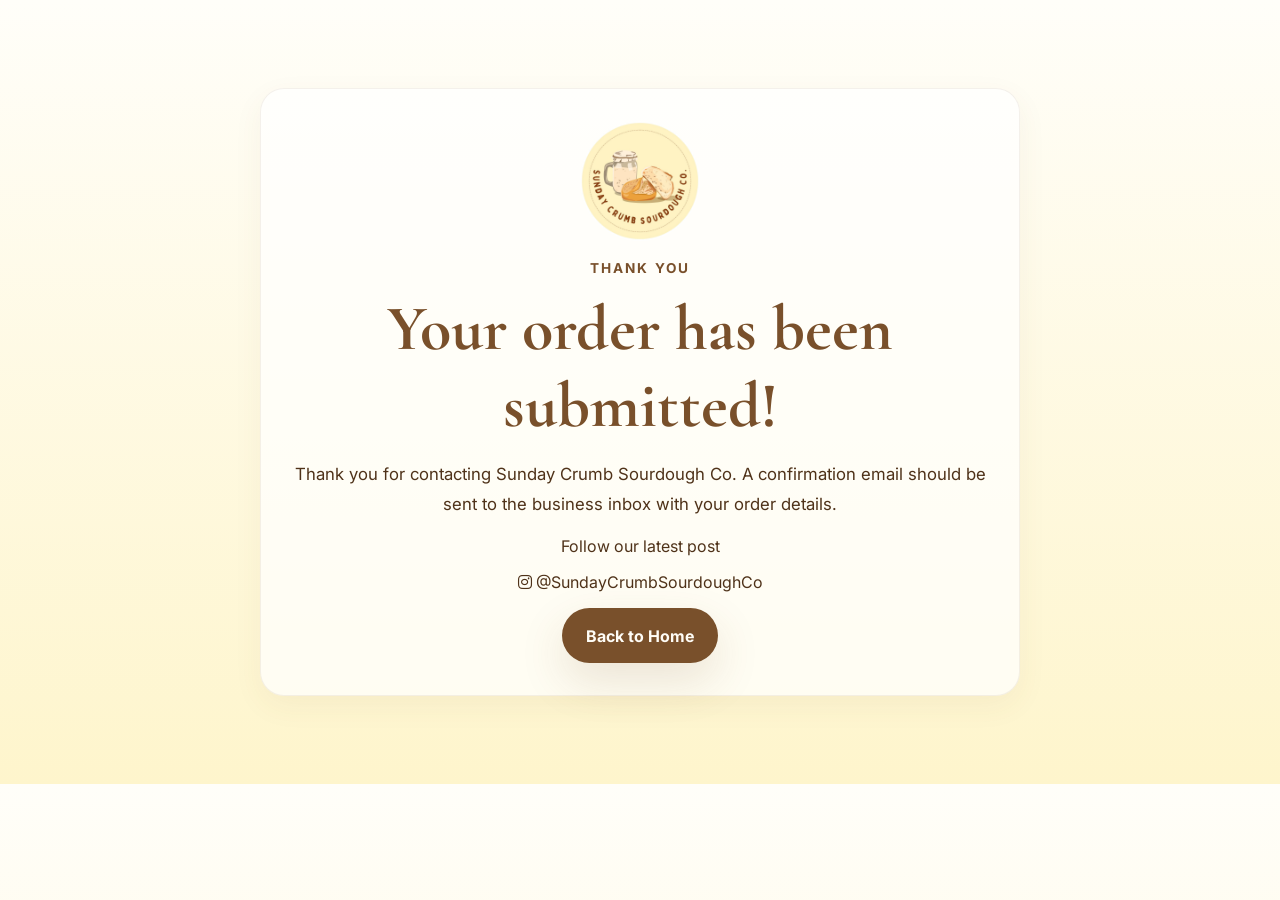
==== thank-you.html @ e3edb176 "Added fav icon to thank you page." ====
<!doctype html>
<html lang="en">
  <head>
    <meta charset="UTF-8" />
    <meta name="viewport" content="width=device-width, initial-scale=1.0" />
    <title>Thank You | Sunday Crumb Sourdough Co</title>
    <link rel="icon" type="image/png" href="favicon.png">
    <link rel="preconnect" href="https://fonts.googleapis.com" />
    <link rel="preconnect" href="https://fonts.gstatic.com" crossorigin />
    <link
      href="https://fonts.googleapis.com/css2?family=Cormorant+Garamond:wght@600;700&family=Inter:wght@400;500;600&display=swap"
      rel="stylesheet"
    />
    <link
      rel="stylesheet"
      href="https://cdnjs.cloudflare.com/ajax/libs/font-awesome/6.5.0/css/all.min.css"
    />
    <link rel="stylesheet" href="styles.css" />
  </head>
  <body>
    <main class="section">
      <div class="container" style="max-width: 760px; text-align: center">
        <div class="order-card" style="padding: 2rem">
          <img
            src="logo.jpg"
            alt="Sunday Crumb Sourdough Co logo"
            style="
              width: 120px;
              height: 120px;
              border-radius: 50%;
              margin: 0 auto 1rem;
              object-fit: cover;
            "
          />
          <div class="eyebrow">Thank You</div>
          <h1
            style="
              font-family: &quot;Cormorant Garamond&quot;, serif;
              font-size: clamp(2.8rem, 5vw, 4rem);
              margin: 0 0 1rem;
              color: var(--brown);
            "
          >
            Your order has been submitted!
          </h1>
          <p
            id="orderNumberMessage"
            style="font-weight: 700; color: var(--brown)"
          ></p>
          <p style="line-height: 1.75; font-size: 1.05rem">
            Thank you for contacting Sunday Crumb Sourdough Co. A confirmation
            email should be sent to the business inbox with your order details.
          </p>

          <div class="thankyou-social">
            <p>Follow our latest post</p>

            <a
              href="https://www.instagram.com/sundaycrumbsourdoughco"
              target="_blank"
              rel="noopener noreferrer"
              aria-label="Instagram"
            >
              <i class="fab fa-instagram"></i>
              <span>@SundayCrumbSourdoughCo</span>
            </a>
          </div>

          <a href="index.html" class="btn btn-primary" style="margin-top: 1rem"
            >Back to Home</a
          >
        </div>
      </div>
    </main>

    <script>
      const params = new URLSearchParams(window.location.search);
      const orderNumber = params.get("order");

      if (orderNumber) {
        document.getElementById("orderNumberMessage").textContent =
          `Your order number is #${orderNumber}`;
      }
    </script>
  </body>
</html>
---- styles.css ----
:root {
  --gold: #F5D687;
  --brown: #79502B;
  --cream: #FEF5CC;
  --blush: #EBCAB2;
  --ink: #4f3219;
  --white: #fffdf7;
  --shadow: 0 18px 45px rgba(121, 80, 43, 0.15);
  --radius: 24px;
}

* { box-sizing: border-box; }
html { scroll-behavior: smooth; }
body {
  margin: 0;
  font-family: 'Inter', sans-serif;
  color: var(--ink);
  background: linear-gradient(180deg, #fffef9 0%, var(--cream) 100%);
}
img { max-width: 100%; display: block; }
a { color: inherit; text-decoration: none; }
.container { width: min(1290px, calc(100% - 2rem)); margin: 0 auto; }
.section { padding: 5.5rem 0; }
.section-light { background: rgba(254,245,204,0.56); }
.section-accent { background: linear-gradient(180deg, rgba(235,202,178,0.35), rgba(254,245,204,0.85)); }
.eyebrow {
  display: inline-block;
  font-size: .85rem;
  letter-spacing: .16em;
  text-transform: uppercase;
  color: var(--brown);
  font-weight: 700;
  margin-bottom: .85rem;
}
.topbar {
  position: sticky;
  top: 0;
  z-index: 20;
  backdrop-filter: blur(10px);
  background: rgba(254, 245, 204, 0.82);
  border-bottom: 1px solid rgba(121, 80, 43, 0.08);
}
.nav {
  display: flex;
  align-items: center;
  justify-content: space-between;
  gap: 1rem;
  padding: .9rem 0;
}
.brand {
  display: flex; align-items: center; gap: .75rem; font-weight: 800; color: var(--brown);
}
.brand img {
  width: 56px; height: 56px; object-fit: cover; border-radius: 50%; box-shadow: 0 6px 20px rgba(0,0,0,.08);
}
.nav nav { display: flex; gap: 1rem; flex-wrap: wrap; }
.nav nav a { font-weight: 600; padding: .5rem .85rem; border-radius: 999px; }
.nav nav a:hover { background: rgba(121, 80, 43, .08); }

.hero {
  position: relative;
  overflow: hidden;
  padding: 3rem 0 5rem;
  background:
    radial-gradient(circle at top left, rgba(245,214,135,.52), transparent 38%),
    radial-gradient(circle at right center, rgba(235,202,178,.4), transparent 32%),
    linear-gradient(135deg, rgba(254,245,204,.98), rgba(245,214,135,.65));
}
.hero-overlay {
  position: absolute; inset: 0;
  background-image: radial-gradient(rgba(121,80,43,.08) 0.8px, transparent 0.8px);
  background-size: 24px 24px;
  opacity: .35;
  pointer-events: none;
}
.hero-grid {
  display: grid;
  grid-template-columns: 1.1fr .9fr;
  gap: 2rem;
  align-items: center;
  position: relative;
}
.hero-copy h1, .section h2, .order-card h3, .menu-item h3, .footer h3 {
  font-family: 'Cormorant Garamond', serif;
  line-height: .98;
  margin: 0 0 1rem;
  color: var(--brown);
}
.hero-copy h1 { font-size: clamp(3rem, 6vw, 5.6rem); }
.hero-copy p { font-size: 1.1rem; max-width: 58ch; line-height: 1.7; }
.hero-actions { display: flex; gap: 1rem; flex-wrap: wrap; margin-top: 2rem; }
.btn {
  display: inline-flex; align-items: center; justify-content: center;
  padding: .98rem 1.35rem; border-radius: 999px; font-weight: 700; transition: .25s ease;
  border: 2px solid transparent;
}
.btn-primary { background: var(--brown); color: var(--white); box-shadow: var(--shadow); }
.btn-primary:hover { transform: translateY(-2px); background: #5d3d22; }
.btn-secondary { background: transparent; color: var(--brown); border-color: rgba(121, 80, 43, .25); }
.btn-secondary:hover { background: rgba(121, 80, 43, .08); }
.hero-card {
  background: rgba(255,255,255,.65);
  padding: 1.1rem;
  border-radius: calc(var(--radius) + 8px);
  box-shadow: var(--shadow);
}
.hero-card img { border-radius: var(--radius); min-height: 330px; object-fit: cover; }

@media (max-width: 1200px) {
  .hero-card img {
    object-fit: contain;
    min-height: auto;
    height: auto;
  }
}

.intro-grid {
  display: grid;
  grid-template-columns: 1.08fr .92fr;
  gap: 2rem;
  align-items: start;
}
.section h2 { font-size: clamp(2.3rem, 4vw, 3.6rem); }
.section-heading { max-width: 650px; margin-bottom: 2rem; }
.section-heading p { line-height: 1.7; }
.pillars {
  display: grid; gap: 1rem;
}
.pillars article, .menu-item, .order-card {
  background: rgba(255,255,255,.72);
  border: 1px solid rgba(121, 80, 43, .08);
  border-radius: var(--radius);
  padding: 1.35rem;
  box-shadow: 0 10px 30px rgba(121,80,43,.06);
}
.pillars article h3 { margin-top: 0; }
.menu-grid { display: grid; grid-template-columns: repeat(3, 1fr); gap: 1rem; }
.menu-item h3 { font-size: 2rem; margin-bottom: .75rem; }
.menu-item p { min-height: 72px; line-height: 1.6; }
.menu-item strong { font-size: 1.15rem; color: var(--ink); }

.order-layout {
  display: grid;
  grid-template-columns: .92fr 1.08fr;
  gap: 2rem;
  align-items: start;
}
.order-copy p { line-height: 1.75; }
.order-card h3 { font-size: 2rem; }
.order-total {
  margin-top: 1rem; padding-top: 1rem; border-top: 1px dashed rgba(121,80,43,.2);
  display: flex; justify-content: space-between; align-items: center;
}
.order-total strong { font-size: 1.35rem; }
.order-form {
  background: rgba(255,255,255,.82); padding: 1.4rem; border-radius: calc(var(--radius) + 4px);
  border: 1px solid rgba(121, 80, 43, .1); box-shadow: var(--shadow);
}
.form-grid { display: grid; grid-template-columns: 1fr 1fr; gap: 1rem; }
.form-group, .fieldset { margin-bottom: 1rem; }
.form-group.full, .fieldset.full { width: 100%; }
label, legend { display: block; font-weight: 700; margin-bottom: .45rem; }
label span, legend span { color: #a64b2a; }
input[type='text'], input[type='tel'], input[type='email'], textarea {
  width: 100%; border: 1px solid rgba(121,80,43,.2); background: #fffdf8; color: var(--ink);
  border-radius: 16px; padding: .95rem 1rem; font-size: 1rem; font-family: inherit;
}
input:focus, textarea:focus {
  outline: none; border-color: var(--brown); box-shadow: 0 0 0 3px rgba(121,80,43,.12);
}
.fieldset {
  border: 1px solid rgba(121,80,43,.12); border-radius: 20px; padding: 1rem;
}
.field-note { margin-top: -.25rem; color: #6d4b2b; font-size: .95rem; line-height: 1.5; }
.check-item, .radio-item {
  display: flex; align-items: flex-start; gap: .7rem; padding: .85rem .95rem; border-radius: 16px;
  background: rgba(254,245,204,.55); margin-top: .65rem; cursor: pointer; transition: .2s ease;
}
.check-item:hover, .radio-item:hover { background: rgba(245,214,135,.33); }
.check-item input, .radio-item input { margin-top: .25rem; accent-color: var(--brown); }
.radio-grid { display: grid; grid-template-columns: repeat(2, 1fr); gap: .7rem; }
.submit-btn { width: 100%; margin-top: .35rem; font-size: 1rem; }
.footer {
  background: var(--brown); color: var(--cream); padding: 2rem 0;
}
.footer-content { display: flex; align-items: center; justify-content: space-between; gap: 1rem; }
.footer .btn-secondary { color: var(--cream); border-color: rgba(254,245,204,.3); }
.footer .btn-secondary:hover { background: rgba(254,245,204,.1); }

@media (max-width: 930px) {
  .hero-grid, .intro-grid, .order-layout, .menu-grid { grid-template-columns: 1fr 1fr; }
  .menu-grid { grid-template-columns: 1fr 1fr; }
}
@media (max-width: 760px) {
  .nav { flex-direction: column; align-items: flex-start; }
  .hero-grid, .intro-grid, .order-layout, .form-grid, .radio-grid, .menu-grid { grid-template-columns: 1fr; }
  .section { padding: 4.5rem 0; }
  .hero { padding-top: 3rem; }
  .hero-copy h1 { font-size: clamp(2.6rem, 10vw, 4.1rem); }
  .footer-content { flex-direction: column; align-items: flex-start; }
}

.footer-social a {
  display: flex;
  align-items: center;
  gap: 0.5rem;
  font-weight: 600;
  font-size: 0.95rem;
  color: #FEF5CC;
  transition: 0.2s ease;
}

.footer-social a:hover {
  color: #F5D687;
  transform: translateY(-2px);
}

.footer-social i {
  font-size: 1.4rem;
}
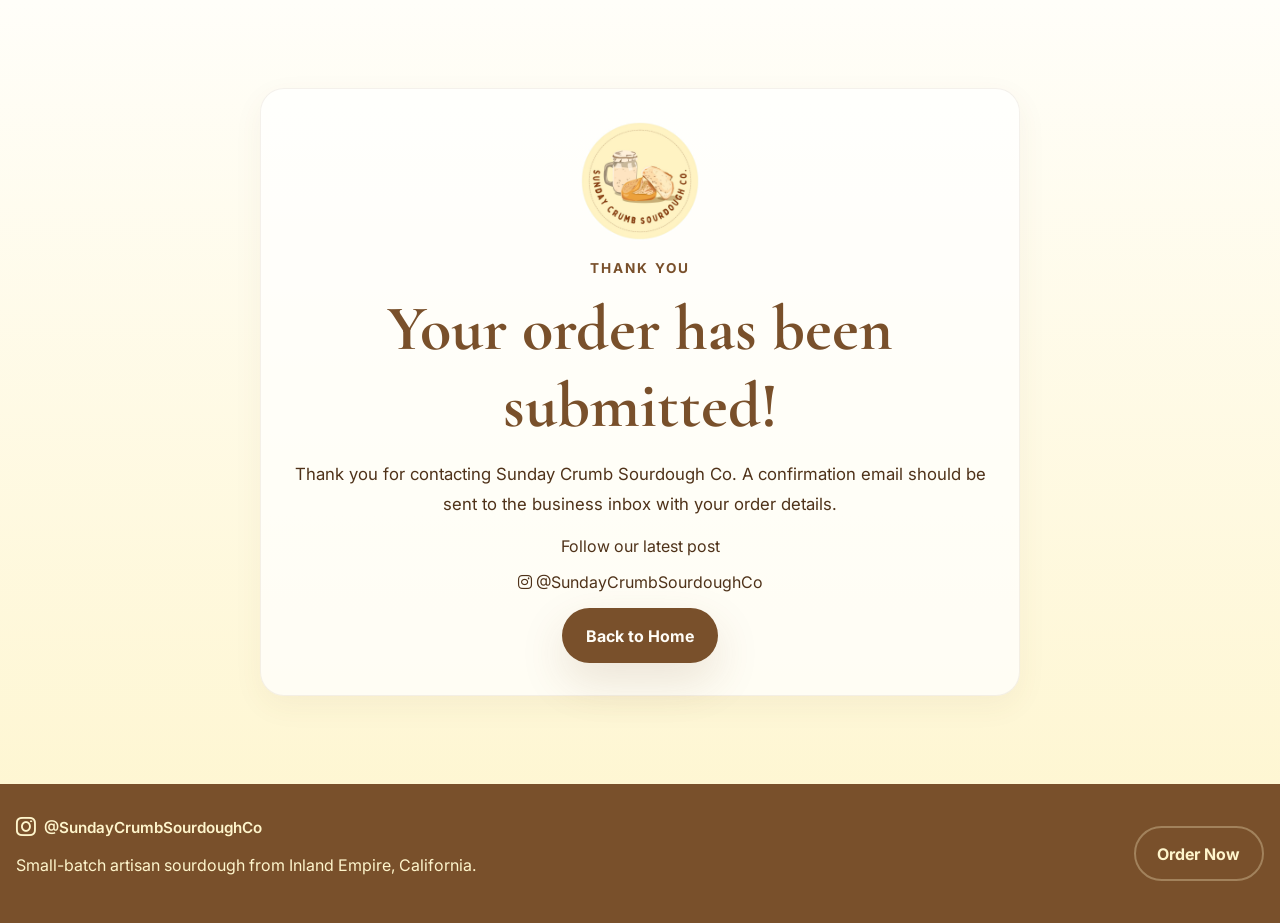
==== commit eb9dfd0c: "Added footer to Thank you page." ====
--- a/thank-you.html
+++ b/thank-you.html
@@ -4,7 +4,7 @@
     <meta charset="UTF-8" />
     <meta name="viewport" content="width=device-width, initial-scale=1.0" />
     <title>Thank You | Sunday Crumb Sourdough Co</title>
-    <link rel="icon" type="image/png" href="favicon.png">
+    <link rel="icon" type="image/png" sizes="32x32" href="images/favicon.png" />
     <link rel="preconnect" href="https://fonts.googleapis.com" />
     <link rel="preconnect" href="https://fonts.gstatic.com" crossorigin />
     <link
@@ -22,7 +22,7 @@
       <div class="container" style="max-width: 760px; text-align: center">
         <div class="order-card" style="padding: 2rem">
           <img
-            src="logo.jpg"
+            src="images/logo.jpg"
             alt="Sunday Crumb Sourdough Co logo"
             style="
               width: 120px;
@@ -72,6 +72,24 @@
         </div>
       </div>
     </main>
+    <footer class="footer">
+      <div class="container footer-content">
+        <div class="footer-social">
+          <a
+            href="https://www.instagram.com/sundaycrumbsourdoughco"
+            target="_blank"
+            rel="noopener noreferrer"
+            aria-label="Instagram"
+          >
+            <i class="fab fa-instagram"></i>
+            <span>@SundayCrumbSourdoughCo</span>
+          </a>
+
+          <p>Small-batch artisan sourdough from Inland Empire, California.</p>
+        </div>
+        <a href="#order" class="btn btn-secondary">Order Now</a>
+      </div>
+    </footer>
 
     <script>
       const params = new URLSearchParams(window.location.search);
--- a/styles.css
+++ b/styles.css
@@ -36,7 +36,7 @@
 }
 .topbar {
   position: sticky;
-  top: 0;
+  top: 50px;
   z-index: 20;
   backdrop-filter: blur(10px);
   background: rgba(254, 245, 204, 0.82);
@@ -58,6 +58,21 @@
 .nav nav { display: flex; gap: 1rem; flex-wrap: wrap; }
 .nav nav a { font-weight: 600; padding: .5rem .85rem; border-radius: 999px; }
 .nav nav a:hover { background: rgba(121, 80, 43, .08); }
+
+
+.announcement-banner {
+  position: sticky;
+  top: 0;
+  width: 100%;
+  background: #79502B;
+  color: #FEF5CC;
+  text-align: center;
+  padding: 0.75rem 1rem;
+  font-weight: 600;
+  z-index: 999;
+  box-shadow: 0 2px 10px rgba(0,0,0,0.1);
+}
+
 
 .hero {
   position: relative;
@@ -108,6 +123,20 @@
 }
 .hero-card img { border-radius: var(--radius); min-height: 330px; object-fit: cover; }
 
+.menu-image {
+  width: 100%;
+  height: 220px;
+  object-fit: cover;
+  border-radius: 16px;
+  margin-bottom: 1rem;
+  transition: transform 0.3s ease;
+}
+
+.menu-image:hover {
+  transform: scale(1.03);
+}
+
+
 @media (max-width: 1200px) {
   .hero-card img {
     object-fit: contain;
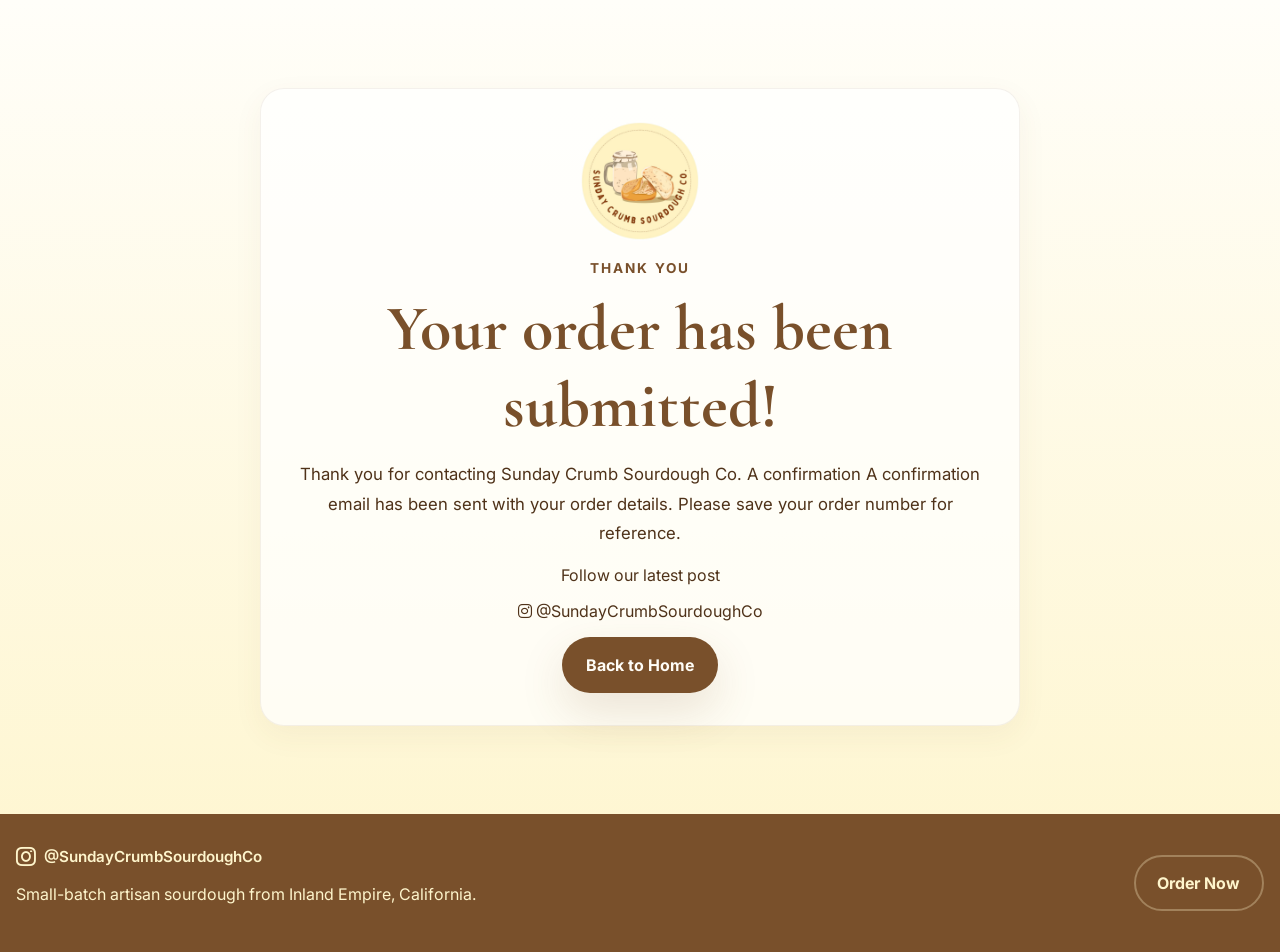
==== commit 5116bc29: "Fixing minor bug like die" ====
--- a/thank-you.html
+++ b/thank-you.html
@@ -49,7 +49,7 @@
           ></p>
           <p style="line-height: 1.75; font-size: 1.05rem">
             Thank you for contacting Sunday Crumb Sourdough Co. A confirmation
-            email should be sent to the business inbox with your order details.
+            A confirmation email has been sent with your order details. Please save your order number for reference.
           </p>
 
           <div class="thankyou-social">
--- a/styles.css
+++ b/styles.css
@@ -74,15 +74,114 @@
 }
 
 
+.menu-image {
+  width: 100%;
+  height: 260px;
+  object-fit: cover;
+  object-position: center center;
+  border-radius: 16px;
+  margin-bottom: 1rem;
+  transition: transform 0.3s ease;
+}
+
+
+.menu-image:hover {
+  transform: scale(1.03);
+}
+
+
+.order-error {
+  display: none;
+  background: #fff3f0;
+  color: #a64b2a;
+  border-left: 5px solid #a64b2a;
+  padding: 1rem;
+  margin-bottom: 1rem;
+  border-radius: 12px;
+  font-weight: 600;
+}
+
+.order-error.show {
+  display: block;
+}
+
+.form-error {
+  border: 3px solid #d62828 !important;
+  box-shadow: 0 0 10px rgba(214, 40, 40, 0.3);
+
+  animation:
+    shake 4.8s ease-in-out,
+    errorPulse 6.5s ease-in-out;
+}
+
+@keyframes shake {
+  0%   { transform: translateX(0); }
+  10%  { transform: translateX(-8px); }
+  20%  { transform: translateX(8px); }
+  30%  { transform: translateX(-8px); }
+  40%  { transform: translateX(8px); }
+  50%  { transform: translateX(-6px); }
+  60%  { transform: translateX(6px); }
+  70%  { transform: translateX(-4px); }
+  80%  { transform: translateX(4px); }
+  90%  { transform: translateX(-2px); }
+  100% { transform: translateX(0); }
+}
+
+@keyframes errorPulse {
+  0% {
+    box-shadow: 0 0 0 rgba(214, 40, 40, 0);
+  }
+
+  25% {
+    box-shadow: 0 0 25px rgba(214, 40, 40, 0.8);
+  }
+
+  50% {
+    box-shadow: 0 0 15px rgba(214, 40, 40, 0.5);
+  }
+
+  75% {
+    box-shadow: 0 0 25px rgba(214, 40, 40, 0.8);
+  }
+
+  100% {
+    box-shadow: 0 0 10px rgba(214, 40, 40, 0.3);
+  }
+}
+
+
+
 .hero {
   position: relative;
   overflow: hidden;
   padding: 3rem 0 5rem;
+}
+
+.hero::before {
+  content: "";
+  position: absolute;
+  inset: 0;
+
   background:
-    radial-gradient(circle at top left, rgba(245,214,135,.52), transparent 38%),
-    radial-gradient(circle at right center, rgba(235,202,178,.4), transparent 32%),
-    linear-gradient(135deg, rgba(254,245,204,.98), rgba(245,214,135,.65));
-}
+    linear-gradient(
+      rgba(254,245,204,0.85),
+      rgba(245,214,135,0.75)
+    ),
+    url("images/sourdough-loaves-alt.jpeg");
+
+  background-size: cover;
+  background-position: center;
+
+  opacity: .65;
+  z-index: 0;
+}
+
+.hero > * {
+  position: relative;
+  z-index: 1;
+}
+
 .hero-overlay {
   position: absolute; inset: 0;
   background-image: radial-gradient(rgba(121,80,43,.08) 0.8px, transparent 0.8px);
@@ -123,20 +222,6 @@
 }
 .hero-card img { border-radius: var(--radius); min-height: 330px; object-fit: cover; }
 
-.menu-image {
-  width: 100%;
-  height: 220px;
-  object-fit: cover;
-  border-radius: 16px;
-  margin-bottom: 1rem;
-  transition: transform 0.3s ease;
-}
-
-.menu-image:hover {
-  transform: scale(1.03);
-}
-
-
 @media (max-width: 1200px) {
   .hero-card img {
     object-fit: contain;
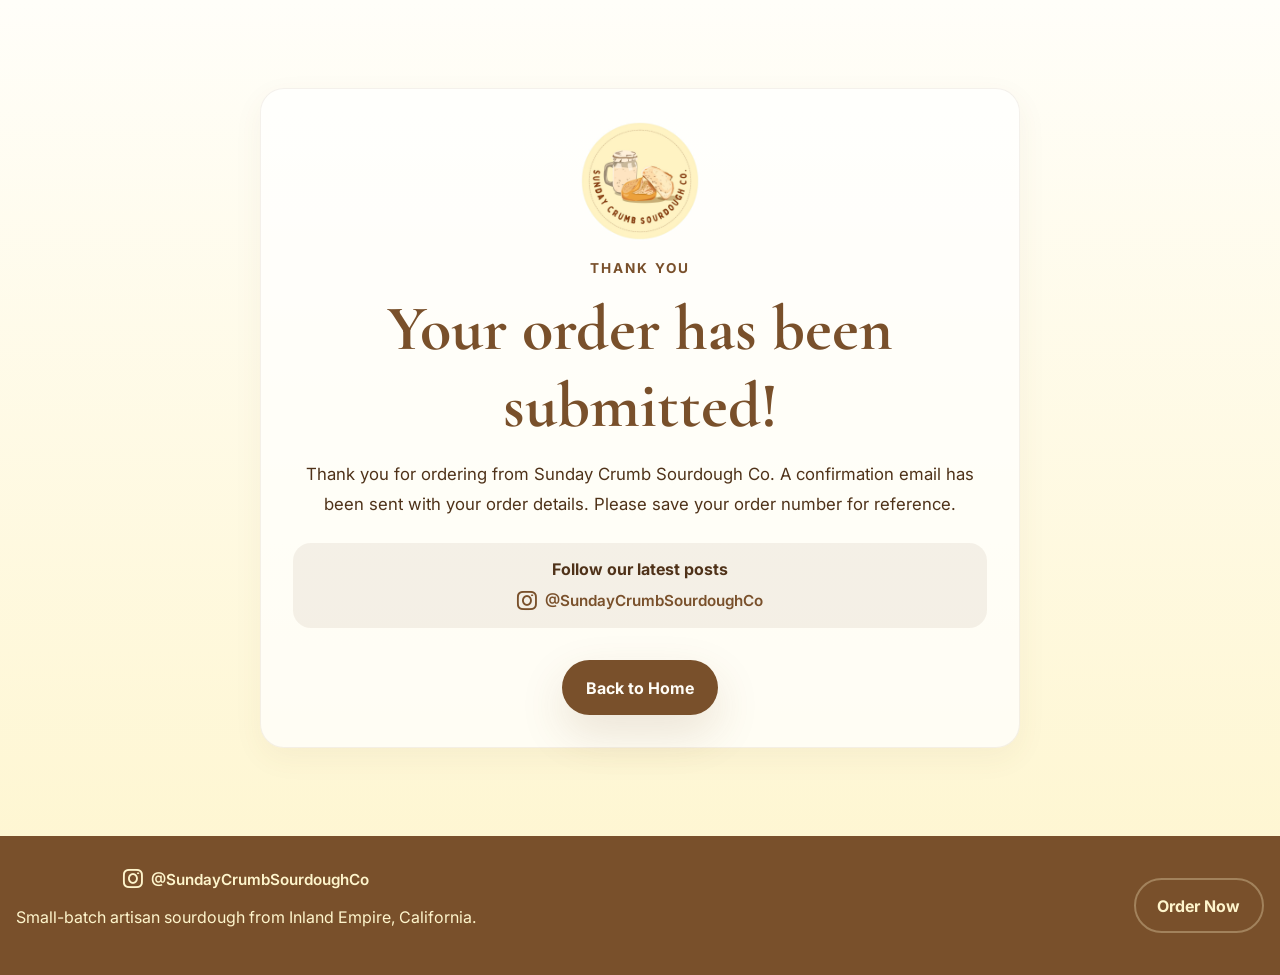
==== commit cd692505: "Added add to cart and quantities" ====
--- a/thank-you.html
+++ b/thank-you.html
@@ -48,12 +48,13 @@
             style="font-weight: 700; color: var(--brown)"
           ></p>
           <p style="line-height: 1.75; font-size: 1.05rem">
-            Thank you for contacting Sunday Crumb Sourdough Co. A confirmation
-            A confirmation email has been sent with your order details. Please save your order number for reference.
+            Thank you for ordering from Sunday Crumb Sourdough Co. A confirmation
+            email has been sent with your order details. Please save your order
+            number for reference.
           </p>
 
           <div class="thankyou-social">
-            <p>Follow our latest post</p>
+            <p>Follow our latest posts</p>
 
             <a
               href="https://www.instagram.com/sundaycrumbsourdoughco"
@@ -87,17 +88,23 @@
 
           <p>Small-batch artisan sourdough from Inland Empire, California.</p>
         </div>
-        <a href="#order" class="btn btn-secondary">Order Now</a>
+        <a href="index.html#order" class="btn btn-secondary">Order Now</a>
       </div>
     </footer>
 
     <script>
       const params = new URLSearchParams(window.location.search);
       const orderNumber = params.get("order");
+      const status = params.get("status");
 
       if (orderNumber) {
-        document.getElementById("orderNumberMessage").textContent =
-          `Your order number is #${orderNumber}`;
+        let message = `Your order number is #${orderNumber}`;
+
+        if (status === "queued") {
+          message += ". Your order was saved, but the confirmation email may be delayed.";
+        }
+
+        document.getElementById("orderNumberMessage").textContent = message;
       }
     </script>
   </body>
--- a/styles.css
+++ b/styles.css
@@ -1,5 +1,3 @@
-
-
 :root {
   --gold: #F5D687;
   --brown: #79502B;
@@ -59,7 +57,6 @@
 .nav nav a { font-weight: 600; padding: .5rem .85rem; border-radius: 999px; }
 .nav nav a:hover { background: rgba(121, 80, 43, .08); }
 
-
 .announcement-banner {
   position: sticky;
   top: 0;
@@ -73,7 +70,6 @@
   box-shadow: 0 2px 10px rgba(0,0,0,0.1);
 }
 
-
 .menu-image {
   width: 100%;
   height: 260px;
@@ -84,11 +80,89 @@
   transition: transform 0.3s ease;
 }
 
-
 .menu-image:hover {
   transform: scale(1.03);
 }
 
+.add-to-cart-btn {
+  width: 100%;
+  margin-top: 1rem;
+  padding: .85rem 1rem;
+  border: none;
+  border-radius: 999px;
+  background: var(--brown);
+  color: var(--white);
+  font-weight: 800;
+  font-family: inherit;
+  cursor: pointer;
+  transition: .25s ease;
+  box-shadow: 0 10px 24px rgba(121, 80, 43, 0.16);
+}
+
+.add-to-cart-btn:hover {
+  background: #5d3d22;
+  transform: translateY(-2px);
+}
+
+.add-to-cart-btn:focus {
+  outline: none;
+  box-shadow: 0 0 0 3px rgba(121, 80, 43, .18);
+}
+
+.cart-row {
+  display: flex;
+  align-items: center;
+  justify-content: space-between;
+  gap: 1rem;
+  padding: .85rem 0;
+  border-bottom: 1px dashed rgba(121, 80, 43, .18);
+}
+
+.cart-row:last-child {
+  border-bottom: none;
+}
+
+.cart-row > span:first-child {
+  font-weight: 700;
+  line-height: 1.35;
+}
+
+.cart-controls {
+  display: flex;
+  align-items: center;
+  gap: .55rem;
+  flex-shrink: 0;
+}
+
+.cart-controls button {
+  width: 32px;
+  height: 32px;
+  border: none;
+  border-radius: 50%;
+  background: var(--brown);
+  color: var(--white);
+  font-size: 1.1rem;
+  font-weight: 800;
+  cursor: pointer;
+  transition: .2s ease;
+}
+
+.cart-controls button:hover {
+  background: #5d3d22;
+  transform: translateY(-1px);
+}
+
+.cart-controls span {
+  min-width: 22px;
+  text-align: center;
+  font-weight: 800;
+}
+
+.empty-cart {
+  margin: 0;
+  color: #6d4b2b;
+  line-height: 1.6;
+}
 
 .order-error {
   display: none;
@@ -129,28 +203,12 @@
 }
 
 @keyframes errorPulse {
-  0% {
-    box-shadow: 0 0 0 rgba(214, 40, 40, 0);
-  }
-
-  25% {
-    box-shadow: 0 0 25px rgba(214, 40, 40, 0.8);
-  }
-
-  50% {
-    box-shadow: 0 0 15px rgba(214, 40, 40, 0.5);
-  }
-
-  75% {
-    box-shadow: 0 0 25px rgba(214, 40, 40, 0.8);
-  }
-
-  100% {
-    box-shadow: 0 0 10px rgba(214, 40, 40, 0.3);
-  }
-}
-
-
+  0% { box-shadow: 0 0 0 rgba(214, 40, 40, 0); }
+  25% { box-shadow: 0 0 25px rgba(214, 40, 40, 0.8); }
+  50% { box-shadow: 0 0 15px rgba(214, 40, 40, 0.5); }
+  75% { box-shadow: 0 0 25px rgba(214, 40, 40, 0.8); }
+  100% { box-shadow: 0 0 10px rgba(214, 40, 40, 0.3); }
+}
 
 .hero {
   position: relative;
@@ -316,9 +374,11 @@
   .footer-content { flex-direction: column; align-items: flex-start; }
 }
 
-.footer-social a {
+.footer-social a,
+.thankyou-social a {
   display: flex;
   align-items: center;
+  justify-content: center;
   gap: 0.5rem;
   font-weight: 600;
   font-size: 0.95rem;
@@ -326,13 +386,33 @@
   transition: 0.2s ease;
 }
 
-.footer-social a:hover {
+.thankyou-social {
+  margin: 1.5rem 0 1rem;
+  padding: 1rem;
+  border-radius: 18px;
+  background: rgba(121, 80, 43, .08);
+}
+
+.thankyou-social p {
+  margin: 0 0 .65rem;
+  font-weight: 700;
+}
+
+.thankyou-social a {
+  color: var(--brown);
+}
+
+.footer-social a:hover,
+.thankyou-social a:hover {
   color: #F5D687;
   transform: translateY(-2px);
 }
 
-.footer-social i {
+.thankyou-social a:hover {
+  color: #5d3d22;
+}
+
+.footer-social i,
+.thankyou-social i {
   font-size: 1.4rem;
 }
-
-
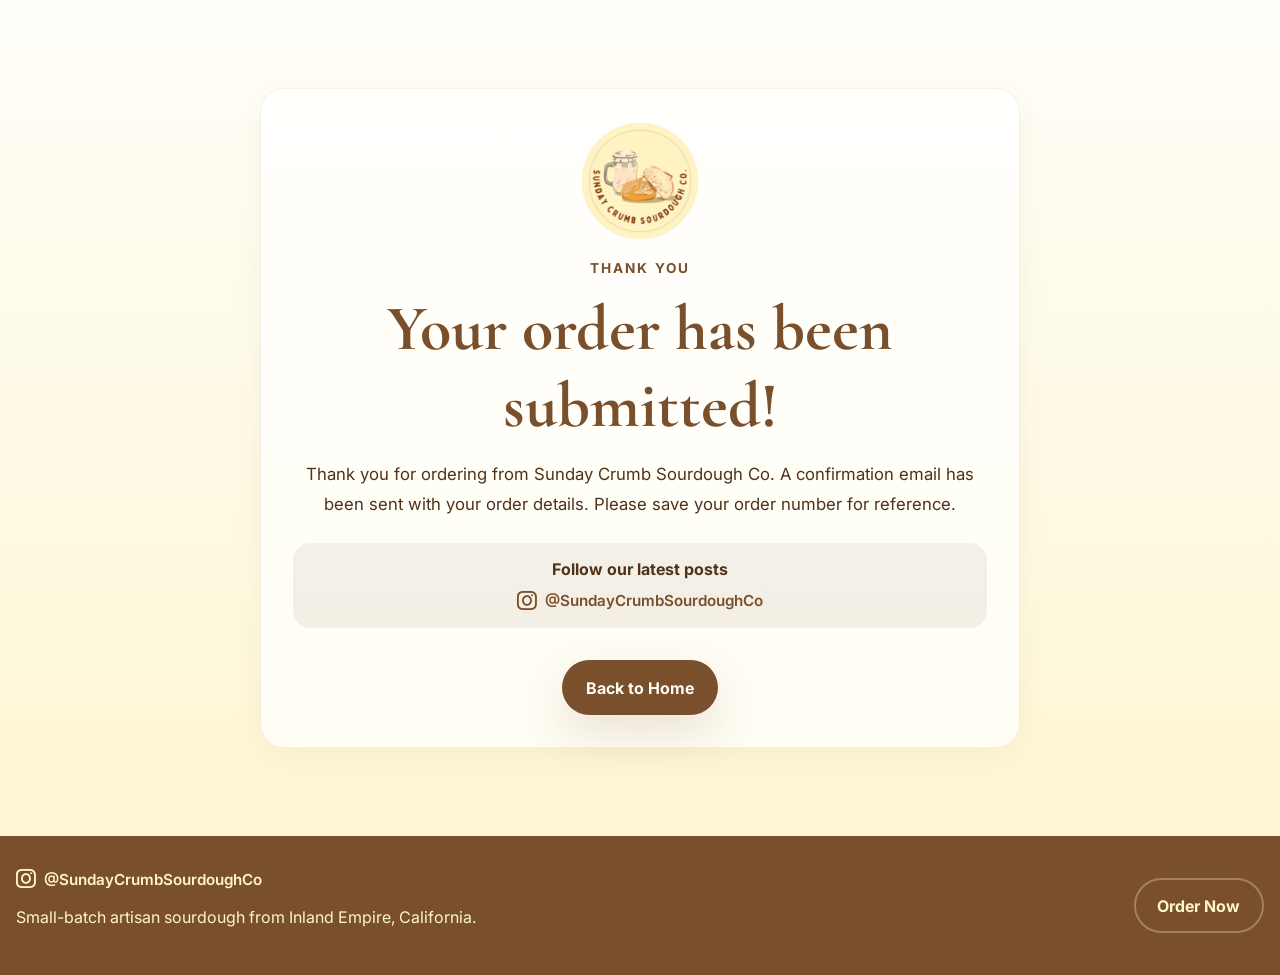
==== commit dc3d79b6: "updated file names to clear carche" ====
--- a/thank-you.html
+++ b/thank-you.html
@@ -15,7 +15,7 @@
       rel="stylesheet"
       href="https://cdnjs.cloudflare.com/ajax/libs/font-awesome/6.5.0/css/all.min.css"
     />
-    <link rel="stylesheet" href="styles.css" />
+    <link rel="stylesheet" href="page-styles.css" />
   </head>
   <body>
     <main class="section">
--- a/page-styles.css
+++ b/page-styles.css
@@ -0,0 +1,707 @@
+:root {
+  --gold: #f5d687;
+  --brown: #79502b;
+  --cream: #fef5cc;
+  --blush: #ebcab2;
+  --ink: #4f3219;
+  --white: #fffdf7;
+  --shadow: 0 18px 45px rgba(121, 80, 43, 0.15);
+  --radius: 24px;
+}
+
+* {
+  box-sizing: border-box;
+}
+html {
+  scroll-behavior: smooth;
+}
+body {
+  margin: 0;
+  font-family: "Inter", sans-serif;
+  color: var(--ink);
+  background: linear-gradient(180deg, #fffef9 0%, var(--cream) 100%);
+}
+img {
+  max-width: 100%;
+  display: block;
+}
+a {
+  color: inherit;
+  text-decoration: none;
+}
+.container {
+  width: min(1290px, calc(100% - 2rem));
+  margin: 0 auto;
+}
+.section {
+  padding: 5.5rem 0;
+}
+.section-light {
+  background: rgba(254, 245, 204, 0.56);
+}
+.section-accent {
+  background: linear-gradient(
+    180deg,
+    rgba(235, 202, 178, 0.35),
+    rgba(254, 245, 204, 0.85)
+  );
+}
+.eyebrow {
+  display: inline-block;
+  font-size: 0.85rem;
+  letter-spacing: 0.16em;
+  text-transform: uppercase;
+  color: var(--brown);
+  font-weight: 700;
+  margin-bottom: 0.85rem;
+}
+.topbar {
+  position: sticky;
+  top: 1px;
+  z-index: 20;
+  backdrop-filter: blur(10px);
+  background: rgba(254, 245, 204, 0.82);
+  border-bottom: 1px solid rgba(121, 80, 43, 0.08);
+}
+.nav {
+  display: flex;
+  align-items: center;
+  justify-content: space-between;
+  gap: 1rem;
+  padding: 0.9rem 0;
+}
+.brand {
+  display: flex;
+  align-items: center;
+  gap: 0.75rem;
+  font-weight: 800;
+  color: var(--brown);
+}
+.brand img {
+  width: 56px;
+  height: 56px;
+  object-fit: cover;
+  border-radius: 50%;
+  box-shadow: 0 6px 20px rgba(0, 0, 0, 0.08);
+}
+.nav nav {
+  display: flex;
+  gap: 1rem;
+  flex-wrap: wrap;
+}
+.nav nav a {
+  font-weight: 600;
+  padding: 0.5rem 0.85rem;
+  border-radius: 999px;
+}
+.nav nav a:hover {
+  background: rgba(121, 80, 43, 0.08);
+}
+
+.announcement-banner {
+  position: sticky;
+  top: 0;
+  width: 100%;
+  background: #79502b;
+  color: #fef5cc;
+  text-align: center;
+  padding: 0.75rem 1rem;
+  font-weight: 600;
+  z-index: 999;
+  box-shadow: 0 2px 10px rgba(0, 0, 0, 0.1);
+}
+
+.menu-image {
+  width: 100%;
+  height: 260px;
+  object-fit: cover;
+  object-position: center center;
+  border-radius: 16px;
+  margin-bottom: 1rem;
+  transition: transform 0.3s ease;
+}
+
+.menu-image:hover {
+  transform: scale(1.03);
+}
+
+.add-to-cart-btn {
+  width: 100%;
+  margin-top: auto;
+  padding: 0.85rem 1rem;
+  border: none;
+  border-radius: 999px;
+  background: var(--brown);
+  color: var(--white);
+  font-weight: 800;
+  font-family: inherit;
+  cursor: pointer;
+  transition: 0.25s ease;
+  box-shadow: 0 10px 24px rgba(121, 80, 43, 0.16);
+}
+
+.add-to-cart-btn:hover {
+  background: #5d3d22;
+  transform: translateY(-2px);
+}
+
+.add-to-cart-btn:focus {
+  outline: none;
+  box-shadow: 0 0 0 3px rgba(121, 80, 43, 0.18);
+}
+
+.add-to-cart-btn:active {
+  transform: scale(0.96);
+  background: #4a301b;
+  box-shadow: 0 4px 12px rgba(121, 80, 43, 0.2);
+}
+
+.cart-row {
+  display: flex;
+  align-items: center;
+  justify-content: space-between;
+  gap: 1rem;
+  padding: 0.85rem 0;
+  border-bottom: 1px dashed rgba(121, 80, 43, 0.18);
+}
+
+.cart-row:last-child {
+  border-bottom: none;
+}
+
+.cart-row > span:first-child {
+  font-weight: 700;
+  line-height: 1.35;
+}
+
+.cart-controls {
+  display: flex;
+  align-items: center;
+  gap: 0.55rem;
+  flex-shrink: 0;
+}
+
+.cart-controls button {
+  width: 32px;
+  height: 32px;
+  border: none;
+  border-radius: 50%;
+  background: var(--brown);
+  color: var(--white);
+  font-size: 1.1rem;
+  font-weight: 800;
+  cursor: pointer;
+  transition: 0.2s ease;
+}
+
+.cart-controls button:hover {
+  background: #5d3d22;
+  transform: translateY(-1px);
+}
+
+.cart-controls span {
+  min-width: 22px;
+  text-align: center;
+  font-weight: 800;
+}
+
+.empty-cart {
+  margin: 0;
+  color: #6d4b2b;
+  line-height: 1.6;
+}
+
+.order-error {
+  display: none;
+  background: #fff3f0;
+  color: #a64b2a;
+  border-left: 5px solid #a64b2a;
+  padding: 1rem;
+  margin-bottom: 1rem;
+  border-radius: 12px;
+  font-weight: 600;
+}
+
+.order-error.show {
+  display: block;
+}
+
+.form-error {
+  border: 3px solid #d62828 !important;
+  box-shadow: 0 0 10px rgba(214, 40, 40, 0.3);
+
+  animation:
+    shake 4.8s ease-in-out,
+    errorPulse 6.5s ease-in-out;
+}
+
+@keyframes shake {
+  0% {
+    transform: translateX(0);
+  }
+  10% {
+    transform: translateX(-8px);
+  }
+  20% {
+    transform: translateX(8px);
+  }
+  30% {
+    transform: translateX(-8px);
+  }
+  40% {
+    transform: translateX(8px);
+  }
+  50% {
+    transform: translateX(-6px);
+  }
+  60% {
+    transform: translateX(6px);
+  }
+  70% {
+    transform: translateX(-4px);
+  }
+  80% {
+    transform: translateX(4px);
+  }
+  90% {
+    transform: translateX(-2px);
+  }
+  100% {
+    transform: translateX(0);
+  }
+}
+
+@keyframes errorPulse {
+  0% {
+    box-shadow: 0 0 0 rgba(214, 40, 40, 0);
+  }
+  25% {
+    box-shadow: 0 0 25px rgba(214, 40, 40, 0.8);
+  }
+  50% {
+    box-shadow: 0 0 15px rgba(214, 40, 40, 0.5);
+  }
+  75% {
+    box-shadow: 0 0 25px rgba(214, 40, 40, 0.8);
+  }
+  100% {
+    box-shadow: 0 0 10px rgba(214, 40, 40, 0.3);
+  }
+}
+
+.hero {
+  position: relative;
+  overflow: hidden;
+  padding: 3rem 0 5rem;
+}
+
+.hero::before {
+  content: "";
+  position: absolute;
+  inset: 0;
+
+  background:
+    linear-gradient(rgba(254, 245, 204, 0.85), rgba(245, 214, 135, 0.75)),
+    url("images/sourdough-loaves-alt.jpeg");
+
+  background-size: cover;
+  background-position: center;
+
+  opacity: 0.65;
+  z-index: 0;
+}
+
+.hero > * {
+  position: relative;
+  z-index: 1;
+}
+
+.hero-overlay {
+  position: absolute;
+  inset: 0;
+  background-image: radial-gradient(
+    rgba(121, 80, 43, 0.08) 0.8px,
+    transparent 0.8px
+  );
+  background-size: 24px 24px;
+  opacity: 0.35;
+  pointer-events: none;
+}
+.hero-grid {
+  display: grid;
+  grid-template-columns: 1.1fr 0.9fr;
+  gap: 2rem;
+  align-items: center;
+  position: relative;
+}
+.hero-copy h1,
+.section h2,
+.order-card h3,
+.menu-item h3,
+.footer h3 {
+  font-family: "Cormorant Garamond", serif;
+  line-height: 0.98;
+  margin: 0 0 1rem;
+  color: var(--brown);
+}
+.hero-copy h1 {
+  font-size: clamp(3rem, 6vw, 5.6rem);
+}
+.hero-copy p {
+  font-size: 1.1rem;
+  max-width: 58ch;
+  line-height: 1.7;
+}
+.hero-actions {
+  display: flex;
+  gap: 1rem;
+  flex-wrap: wrap;
+  margin-top: 2rem;
+}
+.btn {
+  display: inline-flex;
+  align-items: center;
+  justify-content: center;
+  padding: 0.98rem 1.35rem;
+  border-radius: 999px;
+  font-weight: 700;
+  transition: 0.25s ease;
+  border: 2px solid transparent;
+}
+.btn-primary {
+  background: var(--brown);
+  color: var(--white);
+  box-shadow: var(--shadow);
+}
+.btn-primary:hover {
+  transform: translateY(-2px);
+  background: #5d3d22;
+}
+.btn-secondary {
+  background: transparent;
+  color: var(--brown);
+  border-color: rgba(121, 80, 43, 0.25);
+}
+.btn-secondary:hover {
+  background: rgba(121, 80, 43, 0.08);
+}
+.hero-card {
+  background: rgba(255, 255, 255, 0.65);
+  padding: 1.1rem;
+  border-radius: calc(var(--radius) + 8px);
+  box-shadow: var(--shadow);
+}
+.hero-card img {
+  border-radius: var(--radius);
+  min-height: 330px;
+  object-fit: cover;
+}
+
+@media (max-width: 1200px) {
+  .hero-card img {
+    object-fit: contain;
+    min-height: auto;
+    height: auto;
+  }
+}
+
+.intro-grid {
+  display: grid;
+  grid-template-columns: 1.08fr 0.92fr;
+  gap: 2rem;
+  align-items: start;
+}
+.section h2 {
+  font-size: clamp(2.3rem, 4vw, 3.6rem);
+}
+.section-heading {
+  max-width: 650px;
+  margin-bottom: 2rem;
+}
+.section-heading p {
+  line-height: 1.7;
+}
+.pillars {
+  display: grid;
+  gap: 1rem;
+}
+.pillars article,
+.order-card {
+  background: rgba(255, 255, 255, 0.72);
+  border: 1px solid rgba(121, 80, 43, 0.08);
+  border-radius: var(--radius);
+  padding: 1.35rem;
+  box-shadow: 0 10px 30px rgba(121, 80, 43, 0.06);
+}
+
+.menu-item {
+  background: rgba(255, 255, 255, 0.72);
+  border: 1px solid rgba(121, 80, 43, 0.08);
+  border-radius: var(--radius);
+  padding: 1.35rem;
+  box-shadow: 0 10px 30px rgba(121, 80, 43, 0.06);
+
+  display: flex;
+  flex-direction: column;
+  height: 100%;
+}
+
+.pillars article h3 {
+  margin-top: 0;
+}
+.menu-grid {
+  display: grid;
+  grid-template-columns: repeat(3, 1fr);
+  gap: 1rem;
+}
+.menu-item h3 {
+  font-size: 2rem;
+  margin-bottom: 0.75rem;
+}
+.menu-item p {
+  min-height: 72px;
+  line-height: 1.6;
+}
+.menu-item strong {
+  display: block;
+  font-size: 1.15rem;
+  color: var(--ink);
+}
+
+.order-layout {
+  display: grid;
+  grid-template-columns: 0.92fr 1.08fr;
+  gap: 2rem;
+  align-items: start;
+}
+.order-copy p {
+  line-height: 1.75;
+}
+.order-card h3 {
+  font-size: 2rem;
+}
+.order-total {
+  margin-top: 1rem;
+  padding-top: 1rem;
+  border-top: 1px dashed rgba(121, 80, 43, 0.2);
+  display: flex;
+  justify-content: space-between;
+  align-items: center;
+}
+.order-total strong {
+  font-size: 1.35rem;
+}
+.order-form {
+  background: rgba(255, 255, 255, 0.82);
+  padding: 1.4rem;
+  border-radius: calc(var(--radius) + 4px);
+  border: 1px solid rgba(121, 80, 43, 0.1);
+  box-shadow: var(--shadow);
+}
+.form-grid {
+  display: grid;
+  grid-template-columns: 1fr 1fr;
+  gap: 1rem;
+}
+.form-group,
+.fieldset {
+  margin-bottom: 1rem;
+}
+.form-group.full,
+.fieldset.full {
+  width: 100%;
+}
+label,
+legend {
+  display: block;
+  font-weight: 700;
+  margin-bottom: 0.45rem;
+}
+label span,
+legend span {
+  color: #a64b2a;
+}
+input[type="text"],
+input[type="tel"],
+input[type="email"],
+textarea {
+  width: 100%;
+  border: 1px solid rgba(121, 80, 43, 0.2);
+  background: #fffdf8;
+  color: var(--ink);
+  border-radius: 16px;
+  padding: 0.95rem 1rem;
+  font-size: 1rem;
+  font-family: inherit;
+}
+input:focus,
+textarea:focus {
+  outline: none;
+  border-color: var(--brown);
+  box-shadow: 0 0 0 3px rgba(121, 80, 43, 0.12);
+}
+.fieldset {
+  border: 1px solid rgba(121, 80, 43, 0.12);
+  border-radius: 20px;
+  padding: 1rem;
+}
+.field-note {
+  margin-top: -0.25rem;
+  color: #6d4b2b;
+  font-size: 0.95rem;
+  line-height: 1.5;
+}
+.check-item,
+.radio-item {
+  display: flex;
+  align-items: flex-start;
+  gap: 0.7rem;
+  padding: 0.85rem 0.95rem;
+  border-radius: 16px;
+  background: rgba(254, 245, 204, 0.55);
+  margin-top: 0.65rem;
+  cursor: pointer;
+  transition: 0.2s ease;
+}
+.check-item:hover,
+.radio-item:hover {
+  background: rgba(245, 214, 135, 0.33);
+}
+.check-item input,
+.radio-item input {
+  margin-top: 0.25rem;
+  accent-color: var(--brown);
+}
+.radio-grid {
+  display: grid;
+  grid-template-columns: repeat(2, 1fr);
+  gap: 0.7rem;
+}
+.submit-btn {
+  width: 100%;
+  margin-top: 0.35rem;
+  font-size: 1rem;
+}
+.footer {
+  background: var(--brown);
+  color: var(--cream);
+  padding: 2rem 0;
+}
+.footer-content {
+  display: flex;
+  align-items: center;
+  justify-content: space-between;
+  gap: 1rem;
+}
+.footer .btn-secondary {
+  color: var(--cream);
+  border-color: rgba(254, 245, 204, 0.3);
+}
+.footer .btn-secondary:hover {
+  background: rgba(254, 245, 204, 0.1);
+}
+
+.pickup-date-banner {
+  background: #f8f4ec;
+  border: 1px solid #d6c7a1;
+  color: #5c4b2c;
+  padding: 0.75rem 1rem;
+  border-radius: 8px;
+  margin-bottom: 1rem;
+  font-size: 0.95rem;
+  line-height: 1.4;
+}
+
+@media (max-width: 930px) {
+  .hero-grid,
+  .intro-grid,
+  .order-layout,
+  .menu-grid {
+    grid-template-columns: 1fr 1fr;
+  }
+  .menu-grid {
+    grid-template-columns: 1fr 1fr;
+  }
+}
+@media (max-width: 760px) {
+  .nav {
+    flex-direction: column;
+    align-items: flex-start;
+  }
+  .hero-grid,
+  .intro-grid,
+  .order-layout,
+  .form-grid,
+  .radio-grid,
+  .menu-grid {
+    grid-template-columns: 1fr;
+  }
+  .section {
+    padding: 4.5rem 0;
+  }
+  .hero {
+    padding-top: 3rem;
+  }
+  .hero-copy h1 {
+    font-size: clamp(2.6rem, 10vw, 4.1rem);
+  }
+  .footer-content {
+    flex-direction: column;
+    align-items: flex-start;
+  }
+}
+
+
+.thankyou-social a {
+  display: flex;
+  align-items: center;
+  justify-content: center;
+  gap: 0.5rem;
+  font-weight: 600;
+  font-size: 0.95rem;
+  color: #fef5cc;
+  transition: 0.2s ease;
+}
+
+.footer-social a
+{
+  display: flex;
+  align-items: center;
+  justify-content: flex-start;
+  gap: 0.5rem;
+  font-weight: 600;
+  font-size: 0.95rem;
+  color: #fef5cc;
+  transition: 0.2s ease;
+}
+
+.thankyou-social {
+  margin: 1.5rem 0 1rem;
+  padding: 1rem;
+  border-radius: 18px;
+  background: rgba(121, 80, 43, 0.08);
+}
+
+.thankyou-social p {
+  margin: 0 0 0.65rem;
+  font-weight: 700;
+}
+
+.thankyou-social a {
+  color: var(--brown);
+}
+
+.footer-social a:hover,
+.thankyou-social a:hover {
+  color: #f5d687;
+  transform: translateY(-2px);
+}
+
+.thankyou-social a:hover {
+  color: #5d3d22;
+}
+
+.footer-social i,
+.thankyou-social i {
+  font-size: 1.4rem;
+}
